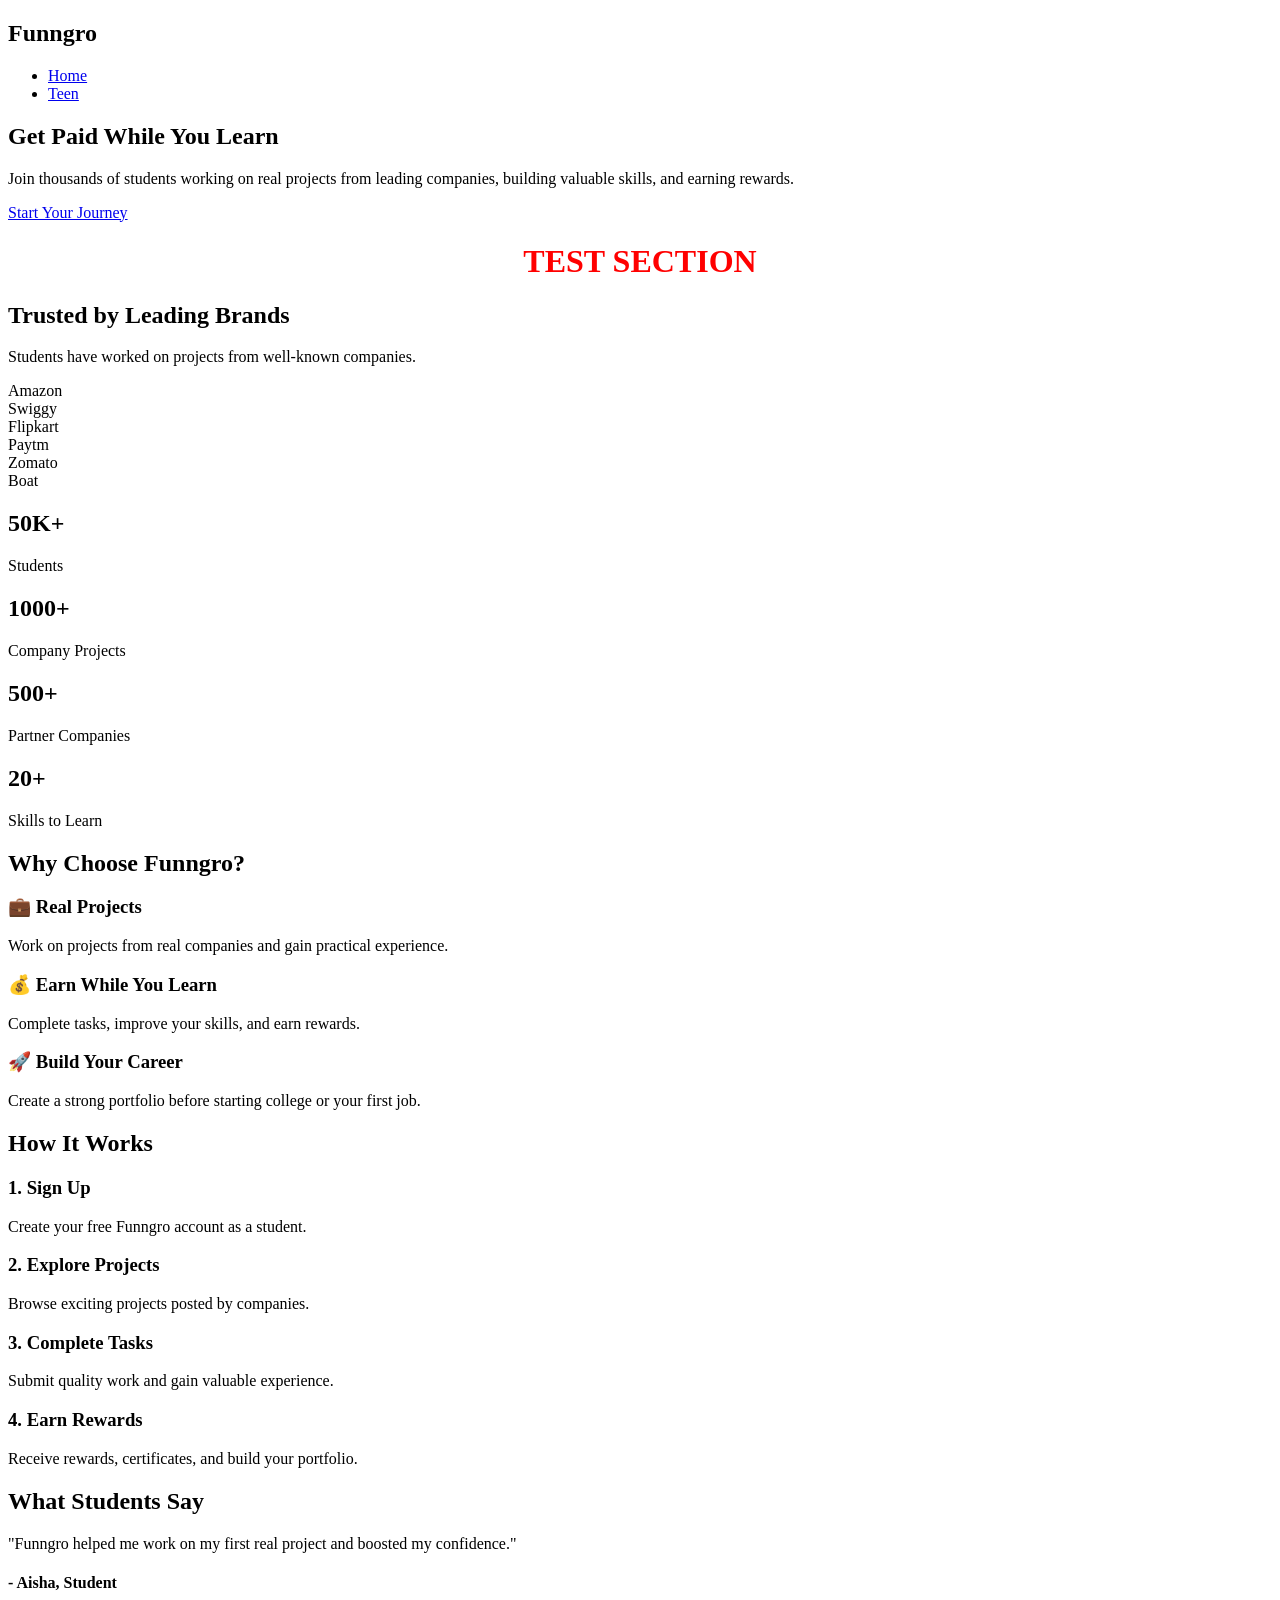
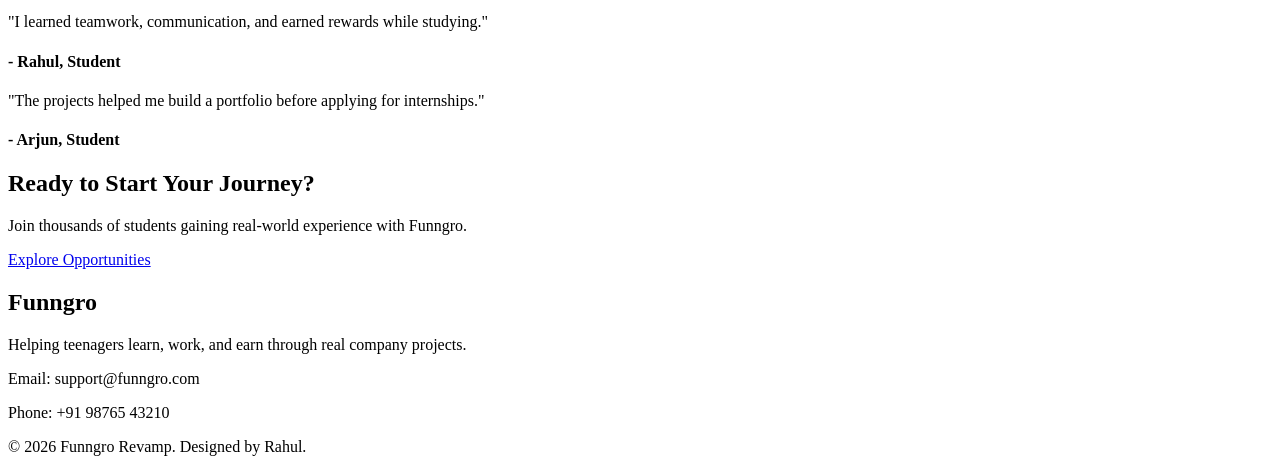
==== index.html @ c85dde37 "Rename Index.html to index.html" ====
<!DOCTYPE html>
<html lang="en">
<head>
<meta charset="UTF-8">
<meta name="viewport" content="width=device-width, initial-scale=1.0">
<meta name="description" content="Funngro helps teenagers gain real-world work experience by connecting them with companies.">
<meta name="keywords" content="Funngro, Teen Jobs, Internship, Students">
<title>Funngro Revamp</title>

<link rel="stylesheet" href="style.css">
</head>

<body>

<header>
<nav>
<h2>Funngro</h2>

<ul>
<li><a href="index.html">Home</a></li>
<li><a href="teen.html">Teen</a></li>
</ul>
</nav>
</header>

<section class="hero">

    <div class="hero-text">
        <h1>Get Paid While You Learn</h1>

        <p>
            Join thousands of students working on real projects from leading companies,
            building valuable skills, and earning rewards.
        </p>

        <a href="teen.html" class="btn">Start Your Journey</a>
</div>

</section>
<h1 style="color:red;text-align:center;">TEST SECTION</h1>
<section class="brands">

    <h2>Trusted by Leading Brands</h2>

    <p>Students have worked on projects from well-known companies.</p>

    <div class="brand-grid">

        <div class="brand-card">Amazon</div>
        <div class="brand-card">Swiggy</div>
        <div class="brand-card">Flipkart</div>
        <div class="brand-card">Paytm</div>
        <div class="brand-card">Zomato</div>
        <div class="brand-card">Boat</div>

    </div>

</section>
<section class="stats">

    <div class="stat-box">
        <h2>50K+</h2>
        <p>Students</p>
    </div>

    <div class="stat-box">
        <h2>1000+</h2>
        <p>Company Projects</p>
    </div>

    <div class="stat-box">
        <h2>500+</h2>
        <p>Partner Companies</p>
    </div>

    <div class="stat-box">
        <h2>20+</h2>
        <p>Skills to Learn</p>
    </div>

</section>
<section class="features">
    <h2>Why Choose Funngro?</h2>

    <div class="cards">

        <div class="card">
            <h3>💼 Real Projects</h3>
            <p>Work on projects from real companies and gain practical experience.</p>
        </div>

        <div class="card">
            <h3>💰 Earn While You Learn</h3>
            <p>Complete tasks, improve your skills, and earn rewards.</p>
        </div>

        <div class="card">
            <h3>🚀 Build Your Career</h3>
            <p>Create a strong portfolio before starting college or your first job.</p>
        </div>

    </div>
</section>
<section class="how-it-works">
    <h2>How It Works</h2>

    <div class="steps">

        <div class="step">
            <h3>1. Sign Up</h3>
            <p>Create your free Funngro account as a student.</p>
        </div>

        <div class="step">
            <h3>2. Explore Projects</h3>
            <p>Browse exciting projects posted by companies.</p>
        </div>

        <div class="step">
            <h3>3. Complete Tasks</h3>
            <p>Submit quality work and gain valuable experience.</p>
        </div>

        <div class="step">
            <h3>4. Earn Rewards</h3>
            <p>Receive rewards, certificates, and build your portfolio.</p>
        </div>

    </div>
</section>
<section class="testimonials">
    <h2>What Students Say</h2>

    <div class="cards">

        <div class="card">
            <p>"Funngro helped me work on my first real project and boosted my confidence."</p>
            <h4>- Aisha, Student</h4>
        </div>

        <div class="card">
            <p>"I learned teamwork, communication, and earned rewards while studying."</p>
            <h4>- Rahul, Student</h4>
        </div>

        <div class="card">
            <p>"The projects helped me build a portfolio before applying for internships."</p>
            <h4>- Arjun, Student</h4>
        </div>

    </div>
</section>
<section class="cta">
    <h2>Ready to Start Your Journey?</h2>
    <p>Join thousands of students gaining real-world experience with Funngro.</p>
    <a href="teen.html" class="btn">Explore Opportunities</a>
</section>
<footer>
    <div class="footer-content">
        <h2>Funngro</h2>
        <p>Helping teenagers learn, work, and earn through real company projects.</p>

        <p>Email: support@funngro.com</p>
        <p>Phone: +91 98765 43210</p>

        <p class="copyright">
            © 2026 Funngro Revamp. Designed by Rahul.
        </p>
    </div>
</footer>

</body>
</html>
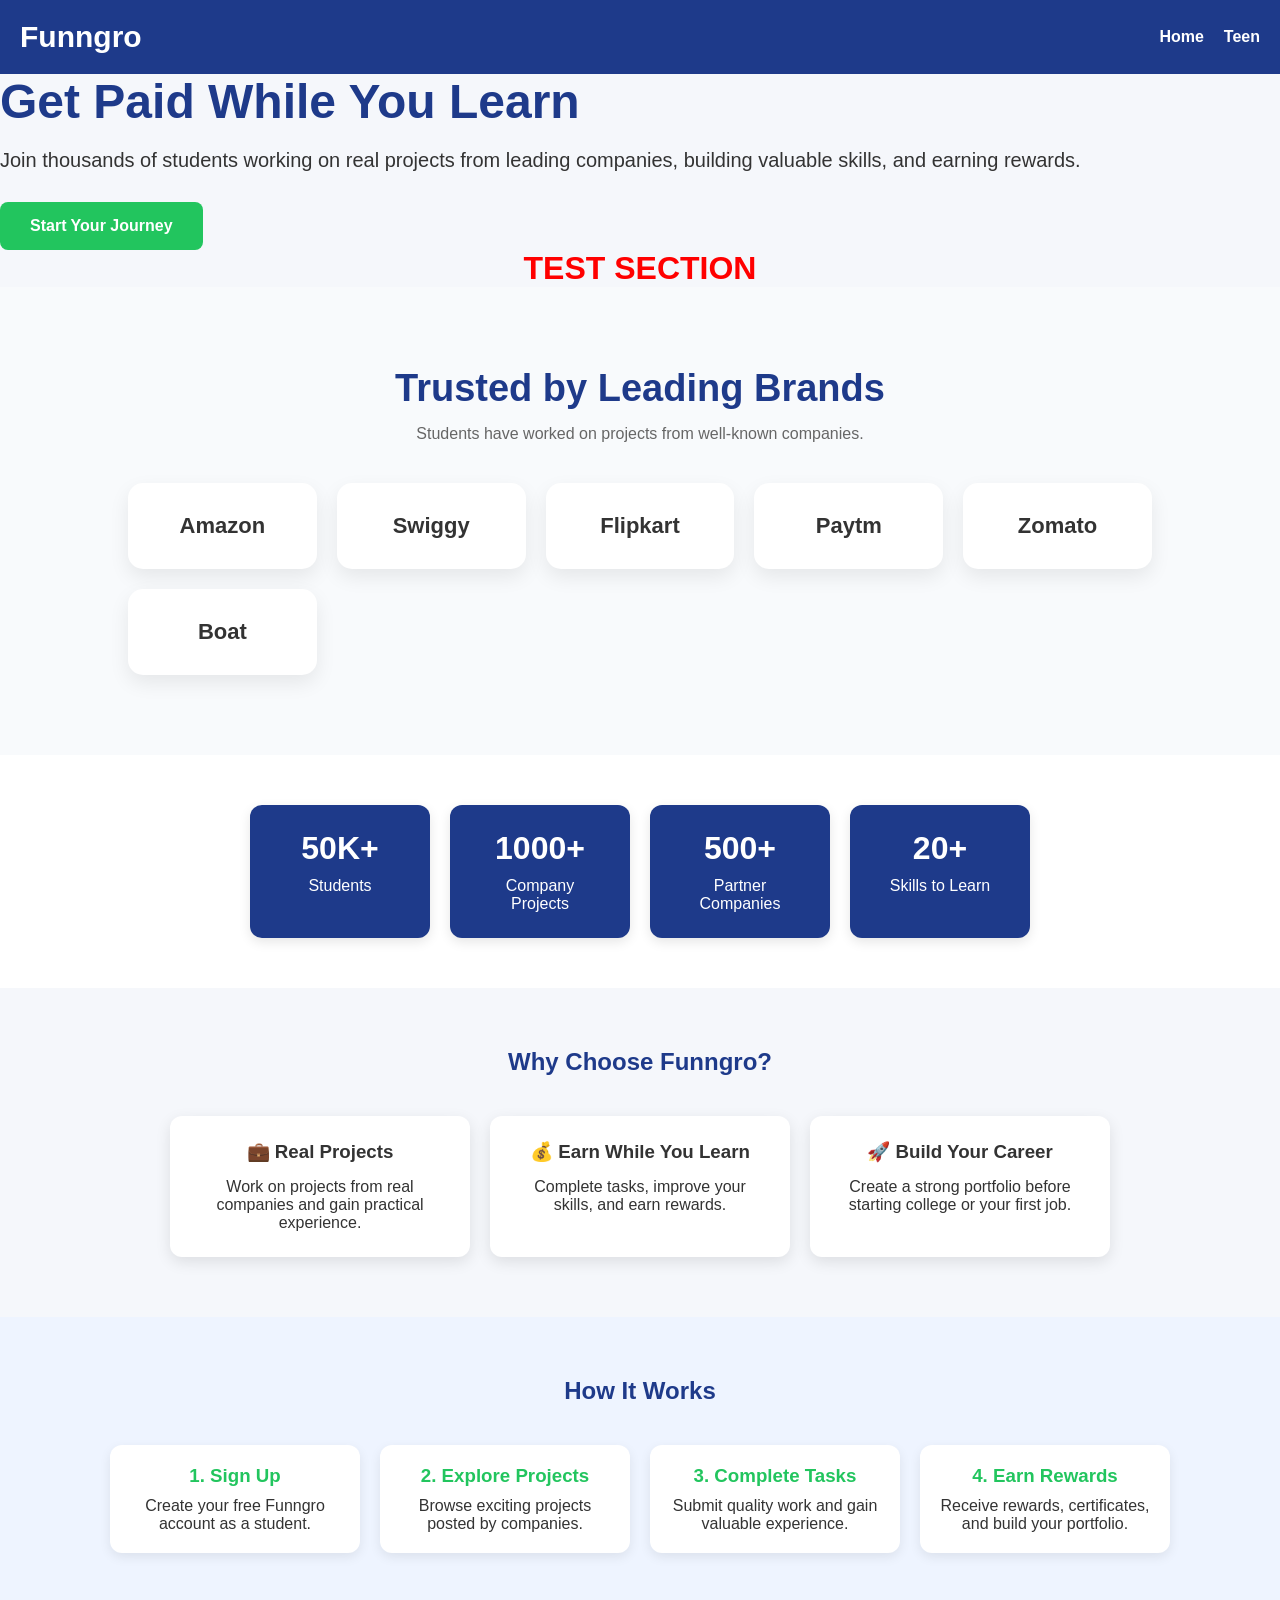
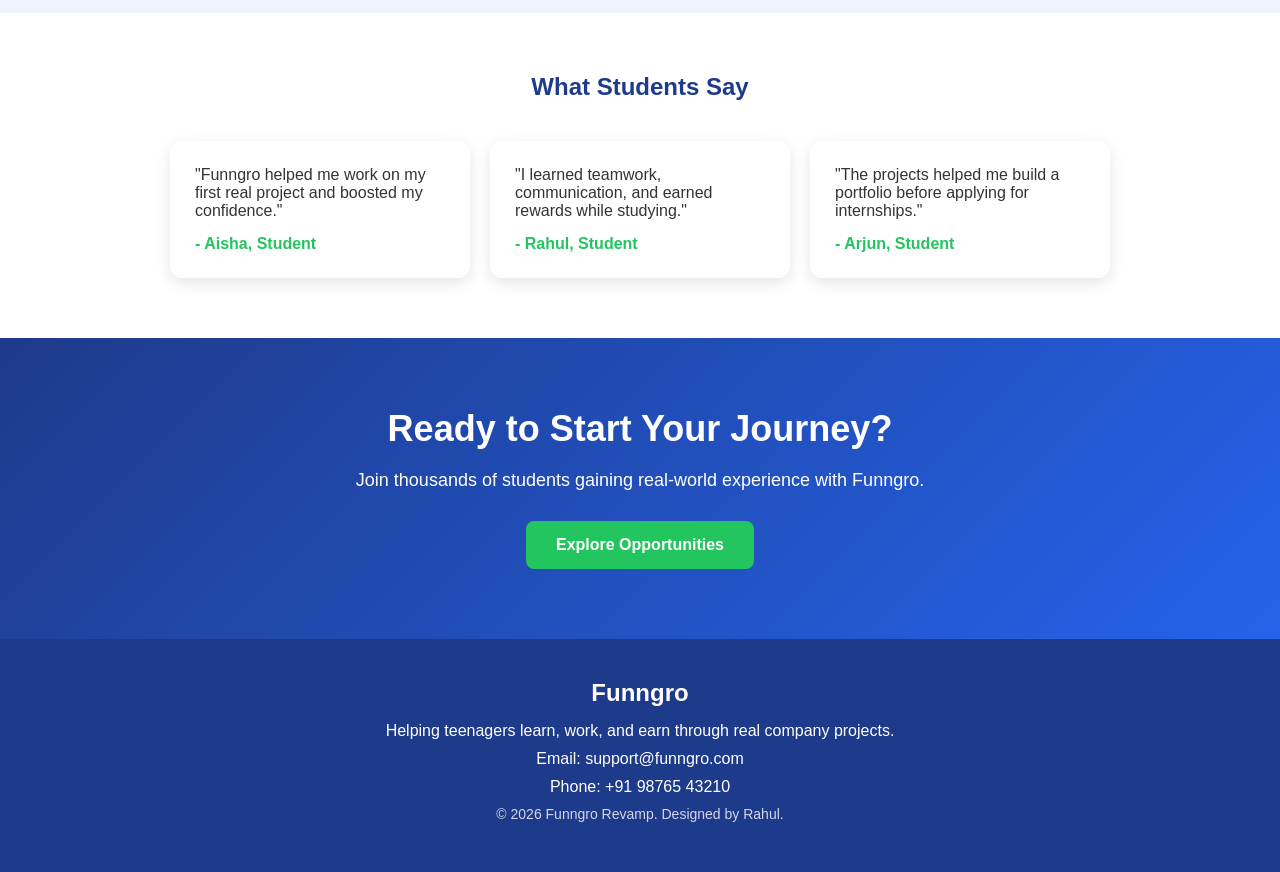
==== commit 7a9c8c53: "Update index.html" ====
--- a/index.html
+++ b/index.html
@@ -33,7 +33,7 @@
             building valuable skills, and earning rewards.
         </p>
 
-        <a href="teen.html" class="btn">Start Your Journey</a>
+        <a href="https://refer.funngro.com/refer/880GDC" target="_blank" class="btn">Start Your Journey</a>
 </div>
 
 </section>
@@ -153,7 +153,7 @@
 <section class="cta">
     <h2>Ready to Start Your Journey?</h2>
     <p>Join thousands of students gaining real-world experience with Funngro.</p>
-    <a href="teen.html" class="btn">Explore Opportunities</a>
+    <a href="https://refer.funngro.com/refer/880GDC" target="_blank" class="btn">Explore Opportunities</a>
 </section>
 <footer>
     <div class="footer-content">
--- a/style.css
+++ b/style.css
@@ -0,0 +1,284 @@
+*{
+    margin:0;
+    padding:0;
+    box-sizing:border-box;
+    font-family:Arial,sans-serif;
+}
+
+body{
+    background:#f5f7fb;
+    color:#333;
+}
+
+header{
+    background:#1e3a8a;
+    color:white;
+    padding:20px;
+}
+
+nav{
+    display:flex;
+    justify-content:space-between;
+    align-items:center;
+}
+
+nav h2{
+    font-size:30px;
+}
+
+nav ul{
+    list-style:none;
+    display:flex;
+    gap:20px;
+}
+
+nav a{
+    color:white;
+    text-decoration:none;
+    font-weight:bold;
+}
+
+hero{
+    text-align:center;
+    padding:80px 20px;
+}
+
+.hero h1{
+    font-size:48px;
+    color:#1e3a8a;
+    margin-bottom:20px;
+}
+
+.hero p{
+    font-size:20px;
+    margin-bottom:30px;
+}
+.brands{
+    padding:80px 10%;
+    text-align:center;
+    background:#f8fafc;
+}
+
+.brands h2{
+    color:#1e3a8a;
+    font-size:38px;
+    margin-bottom:15px;
+}
+
+.brands p{
+    color:#666;
+    margin-bottom:40px;
+}
+
+.brand-grid{
+    display:grid;
+    grid-template-columns:repeat(auto-fit,minmax(180px,1fr));
+    gap:20px;
+}
+
+.brand-card{
+    background:white;
+    padding:30px;
+    border-radius:15px;
+    font-size:22px;
+    font-weight:bold;
+    box-shadow:0 8px 20px rgba(0,0,0,.08);
+    transition:.3s;
+}
+
+.brand-card:hover{
+    transform:translateY(-8px);
+}
+.card:hover,
+.step:hover,
+.stat-box:hover,
+.brand-card:hover{
+    transform: translateY(-10px);
+    transition:0.3s ease;
+}
+
+.btn{
+    display:inline-block;
+    background:#22c55e;
+    color:white;
+    padding:15px 30px;
+    border-radius:8px;
+    text-decoration:none;
+    font-weight:bold;
+    transition:.3s;
+}
+
+.btn:hover{
+    background:#16a34a
+}
+.features{
+    padding:60px 20px;
+    text-align:center;
+}
+
+.features h2{
+    color:#1e3a8a;
+    margin-bottom:40px;
+}
+
+.cards{
+    display:flex;
+    flex-wrap:wrap;
+    justify-content:center;
+    gap:20px;
+}
+
+.card{
+    background:white;
+    width:300px;
+    padding:25px;
+    border-radius:12px;
+    box-shadow:0 5px 15px rgba(0,0,0,0.1);
+    transition:0.3s;
+}
+
+.card:hover{
+    transform:translateY(-8px);
+}
+
+.card h3{
+    margin-bottom:15px;
+}
+.how-it-works{
+    background:#eef4ff;
+    padding:60px 20px;
+    text-align:center;
+}
+
+.how-it-works h2{
+    color:#1e3a8a;
+    margin-bottom:40px;
+}
+
+.steps{
+    display:flex;
+    flex-wrap:wrap;
+    justify-content:center;
+    gap:20px;
+}
+
+.step{
+    background:white;
+    width:250px;
+    padding:20px;
+    border-radius:12px;
+    box-shadow:0 4px 12px rgba(0,0,0,0.08);
+}
+
+.step h3{
+    color:#22c55e;
+    margin-bottom:10px;
+}
+.testimonials{
+    padding:60px 20px;
+    text-align:center;
+    background:#ffffff;
+}
+
+.testimonials h2{
+    color:#1e3a8a;
+    margin-bottom:40px;
+}
+
+.testimonials .card{
+    text-align:left;
+}
+
+.testimonials h4{
+    margin-top:15px;
+    color:#22c55e;
+}
+footer{
+    background:#1e3a8a;
+    color:white;
+    text-align:center;
+    padding:40px 20px;
+}
+
+.footer-content h2{
+    margin-bottom:15px;
+}
+
+.footer-content p{
+    margin:10px 0;
+}
+
+.copyright{
+    margin-top:20px;
+    font-size:14px;
+    opacity:0.8;
+}
+.stats{
+    display:flex;
+    flex-wrap:wrap;
+    justify-content:center;
+    gap:20px;
+    padding:50px 20px;
+    background:#ffffff;
+}
+
+.stat-box{
+    background:#1e3a8a;
+    color:white;
+    width:180px;
+    padding:25px;
+    border-radius:12px;
+    text-align:center;
+    box-shadow:0 4px 12px rgba(0,0,0,0.1);
+}
+
+.stat-box h2{
+    font-size:32px;
+    margin-bottom:10px;
+}
+
+.stat-box p{
+    font-size:16px;
+}
+.cta{
+    background:linear-gradient(135deg,#1e3a8a,#2563eb);
+    color:white;
+    text-align:center;
+    padding:70px 20px;
+}
+
+.cta h2{
+    font-size:36px;
+    margin-bottom:20px;
+}
+
+.cta p{
+    font-size:18px;
+    margin-bottom:30px;
+}
+@media (max-width:768px){
+
+.hero{
+    flex-direction:column;
+    text-align:center;
+}
+
+nav{
+    flex-direction:column;
+    gap:15px;
+}
+
+.cards,
+.steps,
+.stats,
+.brand-grid{
+    flex-direction:column;
+    display:flex;
+    align-items:center;
+}
+
+.hero-text h1{
+    font-size:38px;
+}
+
+}
